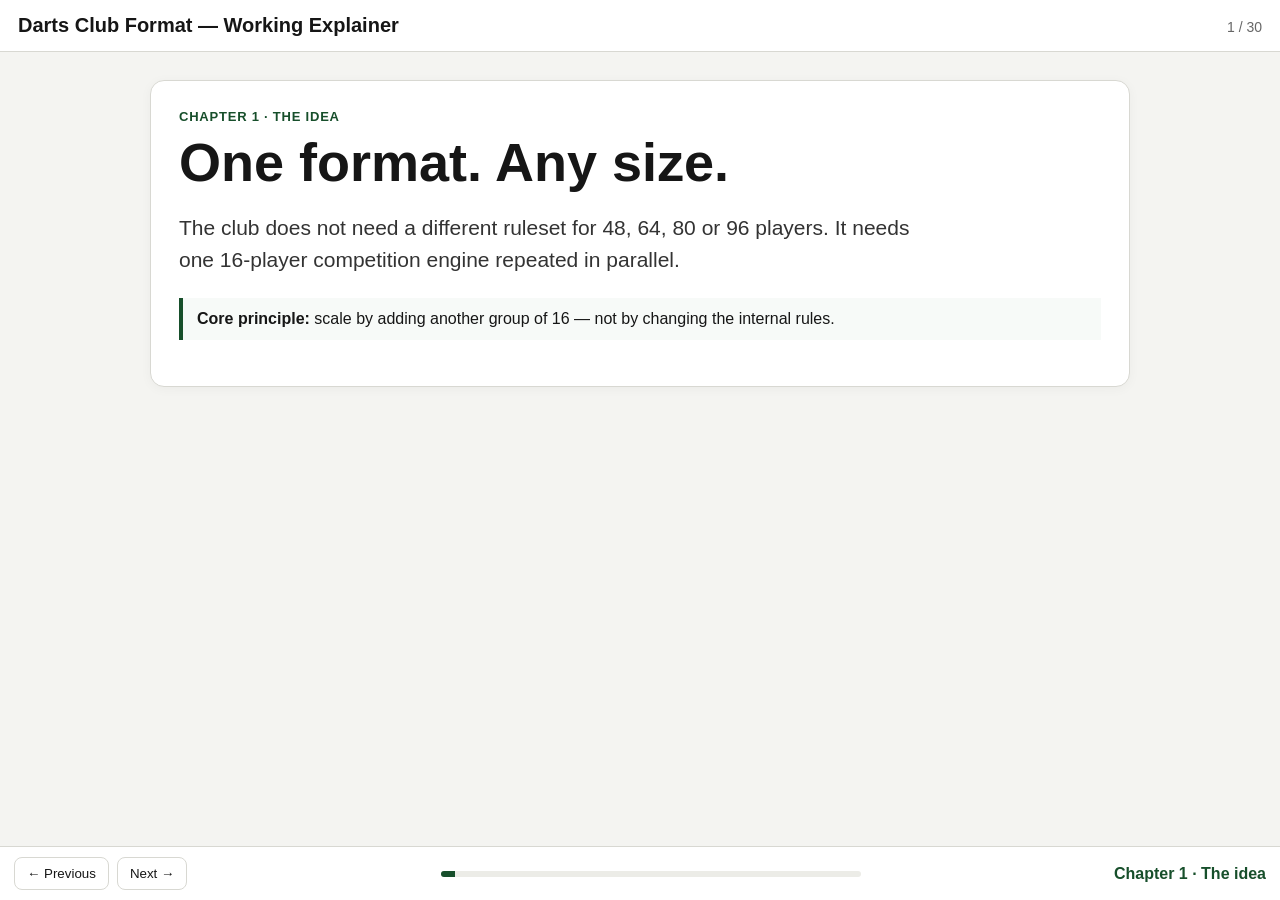
==== index(20260808-164936).html @ 0e05c39d "Add files via upload" ====
<!doctype html>
<html lang="en">
<head>
  <meta charset="utf-8">
  <meta name="viewport" content="width=device-width, initial-scale=1">
  <title>Darts Club Format — Working Explainer</title>
  <style>
    :root {
      --bg: #f4f4f1;
      --card: #ffffff;
      --ink: #161616;
      --muted: #666;
      --line: #d8d8d2;
      --accent: #174f2b;
      --accent-2: #a77a19;
    }

    * { box-sizing: border-box; }

    html, body {
      margin: 0;
      padding: 0;
      background: var(--bg);
      color: var(--ink);
      font-family: Arial, Helvetica, sans-serif;
    }

    body {
      overflow: hidden;
    }

    .app {
      min-height: 100vh;
      display: grid;
      grid-template-rows: auto 1fr auto;
    }

    header {
      padding: 14px 18px;
      border-bottom: 1px solid var(--line);
      background: #fff;
      display: flex;
      gap: 14px;
      align-items: baseline;
      justify-content: space-between;
    }

    header h1 {
      margin: 0;
      font-size: 20px;
    }

    header .meta {
      color: var(--muted);
      font-size: 14px;
      white-space: nowrap;
    }

    .deck {
      display: flex;
      overflow-x: auto;
      overflow-y: hidden;
      scroll-snap-type: x mandatory;
      scroll-behavior: smooth;
      height: 100%;
    }

    .slide {
      min-width: 100vw;
      height: 100%;
      scroll-snap-align: start;
      padding: 28px;
      overflow-y: auto;
    }

    .card {
      max-width: 980px;
      margin: 0 auto;
      background: var(--card);
      border: 1px solid var(--line);
      border-radius: 14px;
      padding: 28px;
      box-shadow: 0 2px 12px rgba(0,0,0,.04);
    }

    .kicker {
      color: var(--accent);
      font-weight: 700;
      text-transform: uppercase;
      letter-spacing: .06em;
      font-size: 13px;
      margin-bottom: 10px;
    }

    h2 {
      margin: 0 0 14px;
      font-size: clamp(28px, 5vw, 54px);
      line-height: 1.05;
    }

    h3 {
      margin-top: 26px;
      margin-bottom: 10px;
    }

    p, li {
      line-height: 1.55;
      font-size: 17px;
    }

    .lead {
      font-size: 21px;
      color: #333;
      max-width: 760px;
    }

    .big {
      font-size: clamp(42px, 8vw, 86px);
      font-weight: 800;
      color: var(--accent);
      line-height: 1;
    }

    .subtle {
      color: var(--muted);
    }

    .grid {
      display: grid;
      gap: 16px;
    }

    .grid.cols-2 { grid-template-columns: repeat(2, minmax(0, 1fr)); }
    .grid.cols-3 { grid-template-columns: repeat(3, minmax(0, 1fr)); }
    .grid.cols-4 { grid-template-columns: repeat(4, minmax(0, 1fr)); }

    .mini {
      border: 1px solid var(--line);
      border-radius: 10px;
      padding: 16px;
      background: #fafaf8;
    }

    .mini strong {
      display: block;
      margin-bottom: 4px;
    }

    table {
      width: 100%;
      border-collapse: collapse;
      margin-top: 16px;
      font-size: 15px;
    }

    th, td {
      border-bottom: 1px solid var(--line);
      padding: 9px 8px;
      text-align: left;
      vertical-align: top;
    }

    th {
      background: #f7f7f4;
    }

    .formula {
      font-family: ui-monospace, SFMono-Regular, Menlo, Consolas, monospace;
      background: #f7f7f4;
      border: 1px solid var(--line);
      padding: 12px;
      border-radius: 8px;
    }

    .callout {
      border-left: 4px solid var(--accent);
      padding: 12px 14px;
      background: #f7faf8;
      margin: 18px 0;
    }

    .warning {
      border-left-color: var(--accent-2);
      background: #fbf7ed;
    }

    footer {
      border-top: 1px solid var(--line);
      background: #fff;
      display: flex;
      align-items: center;
      justify-content: space-between;
      gap: 10px;
      padding: 10px 14px;
    }

    .nav {
      display: flex;
      gap: 8px;
    }

    button {
      border: 1px solid var(--line);
      background: white;
      color: var(--ink);
      padding: 8px 12px;
      border-radius: 8px;
      cursor: pointer;
    }

    button:hover {
      border-color: #aaa;
    }

    .progress {
      flex: 1;
      height: 6px;
      background: #ecece7;
      border-radius: 999px;
      overflow: hidden;
      max-width: 420px;
    }

    .progress > div {
      height: 100%;
      width: 0%;
      background: var(--accent);
      transition: width .15s ease;
    }

    .chapter {
      font-weight: 700;
      color: var(--accent);
    }

    .pods {
      display: grid;
      grid-template-columns: repeat(4, 1fr);
      gap: 10px;
      margin-top: 14px;
    }

    .pod {
      border: 1px solid var(--line);
      border-radius: 10px;
      padding: 14px;
      background: #fafaf8;
    }

    .pod b {
      color: var(--accent);
    }

    .scale-row {
      display: grid;
      grid-template-columns: 90px 1fr;
      gap: 14px;
      align-items: center;
      margin: 10px 0;
    }

    .bar {
      height: 28px;
      background: #e8eee9;
      border-radius: 6px;
      overflow: hidden;
      position: relative;
    }

    .bar > span {
      display: block;
      height: 100%;
      background: var(--accent);
    }

    .bar-label {
      position: absolute;
      inset: 0;
      display: flex;
      align-items: center;
      padding-left: 10px;
      font-weight: 700;
      color: #fff;
      font-size: 13px;
    }

    @media (max-width: 760px) {
      .slide { padding: 14px; }
      .card { padding: 20px; border-radius: 10px; }
      .grid.cols-2, .grid.cols-3, .grid.cols-4, .pods { grid-template-columns: 1fr; }
      header .meta { display: none; }
      p, li { font-size: 16px; }
      .lead { font-size: 19px; }
    }

    @media print {
      body { overflow: visible; }
      .app { display: block; }
      header, footer { display: none; }
      .deck { display: block; overflow: visible; height: auto; }
      .slide {
        min-width: auto;
        height: auto;
        page-break-after: always;
        padding: 18mm;
      }
      .card {
        box-shadow: none;
        border: 0;
        max-width: none;
      }
    }
  </style>
</head>
<body>
<div class="app">
  <header>
    <h1>Darts Club Format — Working Explainer</h1>
    <div class="meta"><span id="counter">1</span> / <span id="total">1</span></div>
  </header>

  <main class="deck" id="deck">

    <section class="slide" id="start">
      <div class="card">
        <div class="kicker">Chapter 1 · The idea</div>
        <h2>One format. Any size.</h2>
        <p class="lead">The club does not need a different ruleset for 48, 64, 80 or 96 players. It needs one 16-player competition engine repeated in parallel.</p>
        <div class="callout">
          <strong>Core principle:</strong> scale by adding another group of 16 — not by changing the internal rules.
        </div>
      </div>
    </section>

    <section class="slide" id="scale">
      <div class="card">
        <div class="kicker">Scalability</div>
        <h2>48 → 64 → 80 → 96</h2>
        <table>
          <thead>
            <tr>
              <th>Players</th>
              <th>Groups</th>
              <th>Pods</th>
              <th>Compulsory matches / Tuesday</th>
              <th>Average per board on 10 boards</th>
            </tr>
          </thead>
          <tbody>
            <tr><td>48</td><td>3 × 16</td><td>12</td><td>72</td><td>7.2</td></tr>
            <tr><td>64</td><td>4 × 16</td><td>16</td><td>96</td><td>9.6</td></tr>
            <tr><td>80</td><td>5 × 16</td><td>20</td><td>120</td><td>12.0</td></tr>
            <tr><td>96</td><td>6 × 16</td><td>24</td><td>144</td><td>14.4</td></tr>
          </tbody>
        </table>
        <div class="callout warning">
          96 players is mathematically straightforward. The constraint becomes board time and MC throughput, not the competition rules.
        </div>
      </div>
    </section>

    <section class="slide" id="engine">
      <div class="card">
        <div class="kicker">Chapter 2 · The 16-player engine</div>
        <h2>Every group uses A to P.</h2>
        <p>Each group always contains 16 positions. Those positions are temporary sorting positions, not permanent player identities.</p>
        <div class="pods">
          <div class="pod"><b>Pod 1</b><br>A, E, I, M</div>
          <div class="pod"><b>Pod 2</b><br>B, F, J, N</div>
          <div class="pod"><b>Pod 3</b><br>C, G, K, O</div>
          <div class="pod"><b>Pod 4</b><br>D, H, L, P</div>
        </div>
      </div>
    </section>

    <section class="slide" id="matches">
      <div class="card">
        <div class="kicker">The pod</div>
        <h2>Three matches per player.</h2>
        <div class="grid cols-4">
          <div class="mini"><strong>4 players</strong>per pod</div>
          <div class="mini"><strong>3 matches</strong>per player</div>
          <div class="mini"><strong>6 matches</strong>per pod</div>
          <div class="mini"><strong>24 matches</strong>per 16-player group</div>
        </div>
        <p>Every match is <strong>first to two legs</strong>. A match can finish 2–0 or 2–1.</p>
      </div>
    </section>

    <section class="slide" id="weekly-purpose">
      <div class="card">
        <div class="kicker">The weekly ladder</div>
        <h2>A–P answers one question:</h2>
        <div class="big">Who do I play next?</div>
        <p class="lead">The weekly A–P ladder is a sorting and fixture-generation device. It is not, by itself, the monthly promotion table.</p>
      </div>
    </section>

    <section class="slide" id="month-start">
      <div class="card">
        <div class="kicker">Chapter 3 · Start of each month</div>
        <h2>Reset the letters. Keep the groups.</h2>
        <ol>
          <li>Promotion and relegation produce the new membership of each group.</li>
          <li>Each group contains 16 players.</li>
          <li>The 16 names are placed A–P alphabetically.</li>
          <li>The new four-Tuesday sorting cycle begins.</li>
        </ol>
        <div class="callout">
          Group membership is the long-term memory. Letter position is temporary.
        </div>
      </div>
    </section>

    <section class="slide" id="tuesday-cycle">
      <div class="card">
        <div class="kicker">The four-Tuesday cycle</div>
        <h2>Play → profile → re-sort → repeat.</h2>
        <div class="grid cols-4">
          <div class="mini"><strong>Tuesday 1</strong>3 pod matches<br>earn S-profile<br>re-sort A–P</div>
          <div class="mini"><strong>Tuesday 2</strong>3 pod matches<br>earn S-profile<br>re-sort A–P</div>
          <div class="mini"><strong>Tuesday 3</strong>3 pod matches<br>earn S-profile<br>re-sort A–P</div>
          <div class="mini"><strong>Tuesday 4</strong>3 pod matches<br>earn S-profile<br>close monthly table</div>
        </div>
      </div>
    </section>

    <section class="slide" id="manifest">
      <div class="card">
        <div class="kicker">Chapter 4 · Tuesday-night operation</div>
        <h2>The entire night exists in advance.</h2>
        <p class="lead">Once the current A–P positions are known, every compulsory fixture for the next Tuesday is known.</p>
        <table>
          <thead><tr><th>Players</th><th>Fixture manifest</th></tr></thead>
          <tbody>
            <tr><td>48</td><td>72 matches</td></tr>
            <tr><td>64</td><td>96 matches</td></tr>
            <tr><td>80</td><td>120 matches</td></tr>
            <tr><td>96</td><td>144 matches</td></tr>
          </tbody>
        </table>
      </div>
    </section>

    <section class="slide" id="mc">
      <div class="card">
        <div class="kicker">The MC</div>
        <h2>The MC manages traffic, not rules.</h2>
        <ul>
          <li>Call the next eligible match when a board becomes free.</li>
          <li>Avoid calling a player who is already playing or chalking.</li>
          <li>Record completed results.</li>
          <li>Keep boards occupied.</li>
          <li>Use freed capacity where it is needed most.</li>
        </ul>
      </div>
    </section>

    <section class="slide" id="board-order">
      <div class="card">
        <div class="kicker">Flexible board flow</div>
        <h2>The match order does not matter.</h2>
        <p>Pod matches can be played in any order and on any suitable board. The fixture itself is fixed; the board and sequence are operational choices.</p>
        <div class="callout">
          Standard chalking rule: <strong>the loser of the previous match chalks the next match on that board</strong>, unless the MC needs that player immediately for another fixture.
        </div>
      </div>
    </section>

    <section class="slide" id="eleven">
      <div class="card">
        <div class="kicker">By the end of the night</div>
        <h2>By 11 p.m., next Tuesday can already be set.</h2>
        <div class="formula">
          completed results → S-profiles → new A–P order → new pods → next Tuesday's manifest
        </div>
        <p>The next draw is generated by the competition rules. It does not need to be invented during the week.</p>
      </div>
    </section>

    <section class="slide" id="sprofile">
      <div class="card">
        <div class="kicker">Chapter 5 · The player profile</div>
        <h2>One Tuesday = one S-profile.</h2>
        <p>Each player has three compulsory matches. Each match produces one of four individual results:</p>
        <div class="grid cols-4">
          <div class="mini"><strong>2–0</strong>win</div>
          <div class="mini"><strong>2–1</strong>win</div>
          <div class="mini"><strong>1–2</strong>loss</div>
          <div class="mini"><strong>0–2</strong>loss</div>
        </div>
        <p>Across three matches these collapse into 20 aggregate S-profiles: S1 to S20.</p>
      </div>
    </section>

    <section class="slide" id="target">
      <div class="card">
        <div class="kicker">Player objective</div>
        <h2>Get as close to S1 as possible.</h2>
        <div class="grid cols-2">
          <div class="mini">
            <strong>S1</strong>
            3–0 record<br>
            6–0 legs<br>
            32 monthly points
          </div>
          <div class="mini">
            <strong>S20</strong>
            0–3 record<br>
            0–6 legs<br>
            1 monthly point
          </div>
        </div>
      </div>
    </section>

    <section class="slide" id="s-table">
      <div class="card">
        <div class="kicker">S-profile points</div>
        <h2>Winning matters most. Legs separate players inside the band.</h2>
        <table>
          <thead><tr><th>Profiles</th><th>Record</th><th>Points range</th></tr></thead>
          <tbody>
            <tr><td>S1–S4</td><td>3–0</td><td>32–29</td></tr>
            <tr><td>S5–S10</td><td>2–1</td><td>24–19</td></tr>
            <tr><td>S11–S16</td><td>1–2</td><td>14–9</td></tr>
            <tr><td>S17–S20</td><td>0–3</td><td>4–1</td></tr>
          </tbody>
        </table>
        <p>The five-point jumps between win bands make a match win more important than a small leg-statistics difference.</p>
      </div>
    </section>

    <section class="slide" id="monthly">
      <div class="card">
        <div class="kicker">Chapter 6 · The monthly table</div>
        <h2>Four Tuesdays create the monthly result.</h2>
        <div class="mini">
          <strong>Dylan Dowling</strong>
          Week 1: S3 = 30<br>
          Week 2: S8 = 21<br>
          Week 3: S5 = 24<br>
          Week 4: S2 = 31<br><br>
          <strong>Total: 106 points</strong>
        </div>
      </div>
    </section>

    <section class="slide" id="objectives">
      <div class="card">
        <div class="kicker">What am I actually trying to do?</div>
        <h2>Three levels of objective.</h2>
        <div class="grid cols-3">
          <div class="mini">
            <strong>Tuesday</strong>
            Earn the strongest S-profile possible.
          </div>
          <div class="mini">
            <strong>Month</strong>
            Build enough S-points to finish safely or earn promotion.
          </div>
          <div class="mini">
            <strong>Season</strong>
            Reach the strongest appropriate group and stay there.
          </div>
        </div>
      </div>
    </section>

    <section class="slide" id="strategy">
      <div class="card">
        <div class="kicker">Chapter 7 · Player strategy</div>
        <h2>How should a player try to win?</h2>
        <ol>
          <li><strong>Win the match.</strong> Match wins dominate the S-profile bands.</li>
          <li><strong>Win 2–0 if possible.</strong> Clean wins improve the profile.</li>
          <li><strong>If losing, fight for the leg.</strong> A 1–2 loss is better than 0–2.</li>
          <li><strong>Be consistent across four Tuesdays.</strong> One great night does not erase three poor nights.</li>
          <li><strong>Turn up.</strong> An absence produces three 0–2 defeats and S20.</li>
        </ol>
      </div>
    </section>

    <section class="slide" id="protect">
      <div class="card">
        <div class="kicker">The ladder psychology</div>
        <h2>Protect your group. Improve your position.</h2>
        <p class="lead">You should care about moving upward in A–P because it changes who you play next, but your larger objective is monthly S-performance and ultimately your group status.</p>
      </div>
    </section>

    <section class="slide" id="movement">
      <div class="card">
        <div class="kicker">Chapter 8 · Promotion & relegation</div>
        <h2>The monthly table moves players between groups.</h2>
        <div class="grid cols-3">
          <div class="mini"><strong>Promoted</strong>Move up one group.</div>
          <div class="mini"><strong>Retained</strong>Stay in the same group.</div>
          <div class="mini"><strong>Relegated</strong>Move down one group.</div>
        </div>
        <p>Current statistical recommendation: <strong>two up / two down at each boundary</strong>.</p>
      </div>
    </section>

    <section class="slide" id="memory">
      <div class="card">
        <div class="kicker">The hierarchy of memory</div>
        <h2>Three different things remember three different timescales.</h2>
        <div class="grid cols-3">
          <div class="mini"><strong>Group</strong>Season-level status</div>
          <div class="mini"><strong>S-points</strong>Monthly performance</div>
          <div class="mini"><strong>A–P</strong>Weekly sorting state</div>
        </div>
      </div>
    </section>

    <section class="slide" id="absence">
      <div class="card">
        <div class="kicker">Absence rule</div>
        <h2>Missing a Tuesday has a fixed consequence.</h2>
        <ul>
          <li>Each unplayed scheduled match becomes a 0–2 defeat.</li>
          <li>A fully absent player therefore records S20 for the night.</li>
          <li>No rearranged matches.</li>
          <li>Completed matches stand if a player withdraws mid-night.</li>
        </ul>
      </div>
    </section>

    <section class="slide" id="stats1">
      <div class="card">
        <div class="kicker">Chapter 9 · What the modelling says</div>
        <h2>Why separate A–P from monthly S-points?</h2>
        <div class="grid cols-3">
          <div class="mini"><strong>79.3%</strong>pairwise agreement when using only the Week-4 ladder</div>
          <div class="mini"><strong>98.4%</strong>with simple S20→1 ordinal points</div>
          <div class="mini"><strong>99.4%</strong>with tier-weighted S-points</div>
        </div>
        <p class="subtle">These are simulation results from the statistical review, not observed historical league data.</p>
      </div>
    </section>

    <section class="slide" id="stats2">
      <div class="card">
        <div class="kicker">Alphabetical reset</div>
        <h2>Does starting A–P alphabetically matter?</h2>
        <p>The modelling found only a small Week-1 effect. By Week 2 it was tiny, and the monthly ranking varied by only about <strong>0.19 of a place</strong> across starting positions in the equal-ability stress test.</p>
        <div class="callout">
          Conclusion: alphabetical monthly reseeding is simple, transparent and acceptably neutral.
        </div>
      </div>
    </section>

    <section class="slide" id="stats3">
      <div class="card">
        <div class="kicker">Movement rate</div>
        <h2>Why two up / two down?</h2>
        <p>In the eight-month simulations, two movers per boundary gave the best long-run balance between sorting ability and avoiding excessive churn.</p>
        <div class="scale-row"><strong>1 mover</strong><div class="bar"><span style="width:73%"></span><div class="bar-label">72.9% correctly grouped after Month 8</div></div></div>
        <div class="scale-row"><strong>2 movers</strong><div class="bar"><span style="width:84%"></span><div class="bar-label">83.8%</div></div></div>
        <div class="scale-row"><strong>3 movers</strong><div class="bar"><span style="width:81%"></span><div class="bar-label">80.8%</div></div></div>
        <div class="scale-row"><strong>4 movers</strong><div class="bar"><span style="width:78%"></span><div class="bar-label">78.4%</div></div></div>
      </div>
    </section>

    <section class="slide" id="closed-system">
      <div class="card">
        <div class="kicker">The pod is mathematically closed</div>
        <h2>Every pod outcome can be anticipated.</h2>
        <p>Four players create six compulsory matches. Each match has four possible scored outcomes, so a complete pod has:</p>
        <div class="big">4⁶ = 4,096</div>
        <p>possible labelled score configurations.</p>
        <ul>
          <li>3,680 produce one unique first-place player.</li>
          <li>384 produce exactly two tied for first.</li>
          <li>32 produce exactly three tied for first.</li>
          <li>A four-way tie for first is impossible.</li>
        </ul>
      </div>
    </section>

    <section class="slide" id="scaling48">
      <div class="card">
        <div class="kicker">Chapter 10 · Capacity examples</div>
        <h2>48 players</h2>
        <div class="grid cols-4">
          <div class="mini"><strong>3 groups</strong>16 each</div>
          <div class="mini"><strong>12 pods</strong>4 each</div>
          <div class="mini"><strong>72 matches</strong>per Tuesday</div>
          <div class="mini"><strong>7.2</strong>matches per board average</div>
        </div>
      </div>
    </section>

    <section class="slide" id="scaling64">
      <div class="card">
        <div class="kicker">Capacity example</div>
        <h2>64 players</h2>
        <div class="grid cols-4">
          <div class="mini"><strong>4 groups</strong>16 each</div>
          <div class="mini"><strong>16 pods</strong>4 each</div>
          <div class="mini"><strong>96 matches</strong>per Tuesday</div>
          <div class="mini"><strong>9.6</strong>matches per board average</div>
        </div>
      </div>
    </section>

    <section class="slide" id="scaling80">
      <div class="card">
        <div class="kicker">Capacity example</div>
        <h2>80 players</h2>
        <div class="grid cols-4">
          <div class="mini"><strong>5 groups</strong>16 each</div>
          <div class="mini"><strong>20 pods</strong>4 each</div>
          <div class="mini"><strong>120 matches</strong>per Tuesday</div>
          <div class="mini"><strong>12.0</strong>matches per board average</div>
        </div>
      </div>
    </section>

    <section class="slide" id="scaling96">
      <div class="card">
        <div class="kicker">Capacity example</div>
        <h2>96 players</h2>
        <div class="grid cols-4">
          <div class="mini"><strong>6 groups</strong>16 each</div>
          <div class="mini"><strong>24 pods</strong>4 each</div>
          <div class="mini"><strong>144 matches</strong>per Tuesday</div>
          <div class="mini"><strong>14.4</strong>matches per board average</div>
        </div>
        <div class="callout warning">
          At this scale, consider session length, average first-to-two duration and whether all 10 boards can operate continuously.
        </div>
      </div>
    </section>

    <section class="slide" id="end">
      <div class="card">
        <div class="kicker">Summary</div>
        <h2>The format stays uniform.</h2>
        <p class="lead">Sixteen-player groups are the reusable unit. The weekly ladder decides opponents. S-profiles measure the night. Four S-scores build the monthly table. Monthly movement changes group membership. Scaling adds more copies of the same engine.</p>
        <div class="callout">
          Next development step: turn this plain explainer into the polished GitHub version with themed cards, transitions, diagrams, live fixture examples and optional MC controls.
        </div>
      </div>
    </section>

  </main>

  <footer>
    <div class="nav">
      <button type="button" id="prev">← Previous</button>
      <button type="button" id="next">Next →</button>
    </div>
    <div class="progress" aria-label="Progress"><div id="progressBar"></div></div>
    <div class="chapter" id="chapterLabel">Start</div>
  </footer>
</div>

<script>
(() => {
  const deck = document.getElementById('deck');
  const slides = [...document.querySelectorAll('.slide')];
  const counter = document.getElementById('counter');
  const total = document.getElementById('total');
  const progressBar = document.getElementById('progressBar');
  const chapterLabel = document.getElementById('chapterLabel');
  const prev = document.getElementById('prev');
  const next = document.getElementById('next');

  total.textContent = slides.length;

  function currentIndex() {
    return Math.max(0, Math.min(
      slides.length - 1,
      Math.round(deck.scrollLeft / Math.max(1, deck.clientWidth))
    ));
  }

  function updateUI() {
    const i = currentIndex();
    counter.textContent = i + 1;
    progressBar.style.width = `${((i + 1) / slides.length) * 100}%`;
    const kicker = slides[i].querySelector('.kicker');
    chapterLabel.textContent = kicker ? kicker.textContent : `Card ${i + 1}`;
    history.replaceState(null, '', '#' + slides[i].id);
  }

  function goTo(index) {
    const i = Math.max(0, Math.min(slides.length - 1, index));
    slides[i].scrollIntoView({behavior: 'smooth', inline: 'start'});
  }

  prev.addEventListener('click', () => goTo(currentIndex() - 1));
  next.addEventListener('click', () => goTo(currentIndex() + 1));

  window.addEventListener('keydown', (e) => {
    if (e.key === 'ArrowRight' || e.key === 'PageDown') {
      e.preventDefault();
      goTo(currentIndex() + 1);
    }
    if (e.key === 'ArrowLeft' || e.key === 'PageUp') {
      e.preventDefault();
      goTo(currentIndex() - 1);
    }
    if (e.key === 'Home') {
      e.preventDefault();
      goTo(0);
    }
    if (e.key === 'End') {
      e.preventDefault();
      goTo(slides.length - 1);
    }
  });

  let raf;
  deck.addEventListener('scroll', () => {
    cancelAnimationFrame(raf);
    raf = requestAnimationFrame(updateUI);
  }, {passive: true});

  window.addEventListener('load', () => {
    const id = location.hash.slice(1);
    const target = id && document.getElementById(id);
    if (target) {
      target.scrollIntoView({inline: 'start'});
    }
    updateUI();
  });
})();
</script>
</body>
</html>
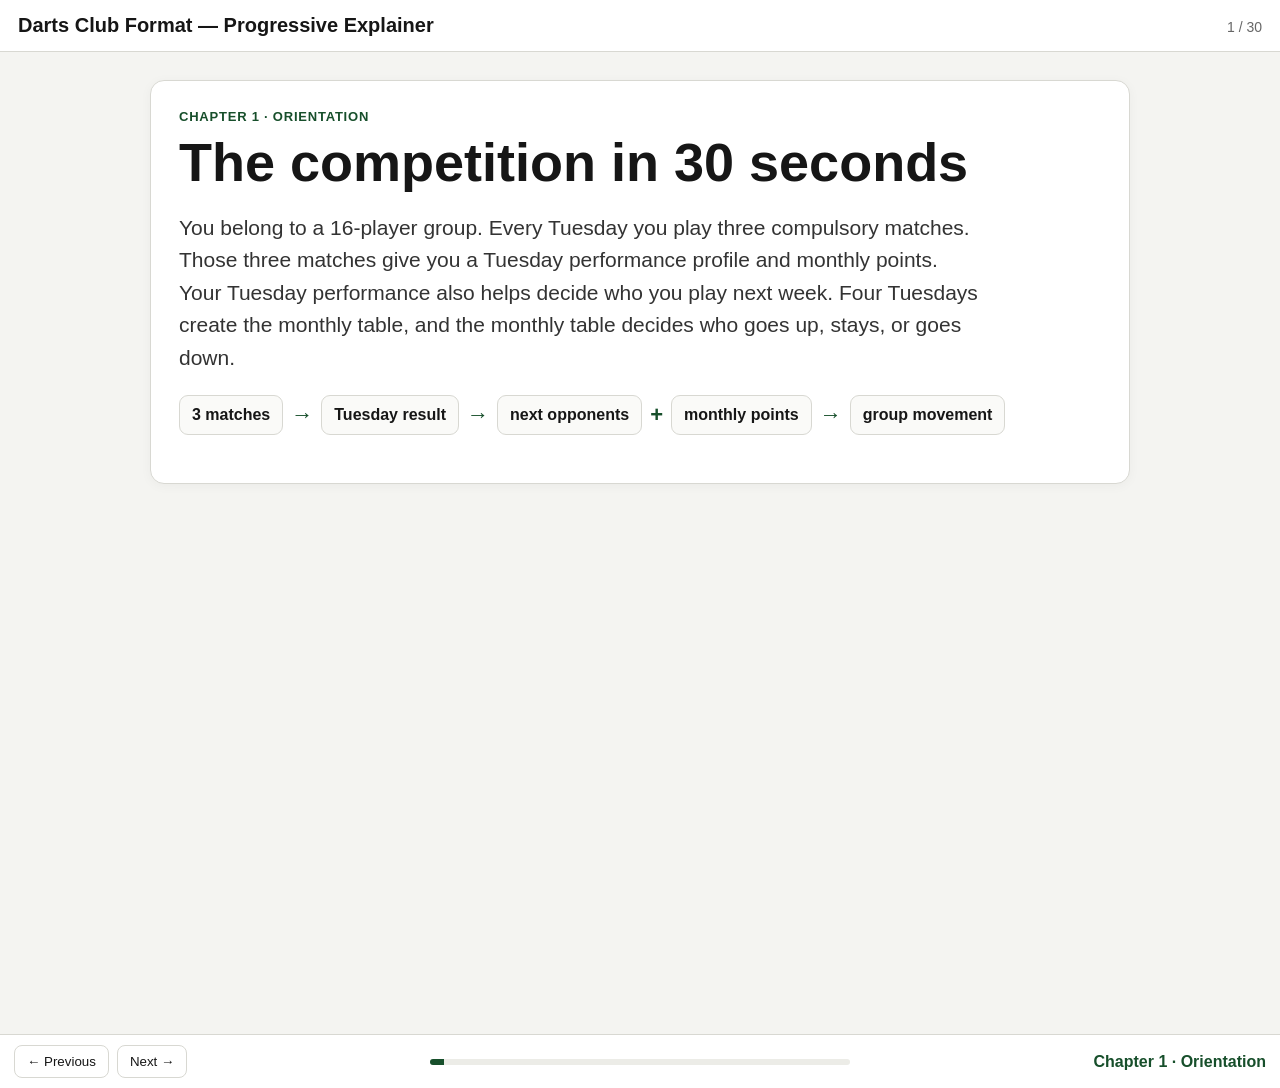
==== commit 1542d078: "Reorder explainer around progressive disclosure" ====
--- a/index(20260808-164936).html
+++ b/index(20260808-164936).html
@@ -3,349 +3,369 @@
 <head>
   <meta charset="utf-8">
   <meta name="viewport" content="width=device-width, initial-scale=1">
-  <title>Darts Club Format — Working Explainer</title>
+  <title>Darts Club Format — Progressive Explainer</title>
   <style>
     :root {
-      --bg: #f4f4f1;
-      --card: #ffffff;
-      --ink: #161616;
-      --muted: #666;
-      --line: #d8d8d2;
-      --accent: #174f2b;
-      --accent-2: #a77a19;
+      --bg:#f4f4f1; --card:#fff; --ink:#161616; --muted:#666;
+      --line:#d8d8d2; --accent:#174f2b; --accent-2:#a77a19;
     }
-
-    * { box-sizing: border-box; }
-
-    html, body {
-      margin: 0;
-      padding: 0;
-      background: var(--bg);
-      color: var(--ink);
-      font-family: Arial, Helvetica, sans-serif;
-    }
-
-    body {
-      overflow: hidden;
-    }
-
-    .app {
-      min-height: 100vh;
-      display: grid;
-      grid-template-rows: auto 1fr auto;
-    }
-
-    header {
-      padding: 14px 18px;
-      border-bottom: 1px solid var(--line);
-      background: #fff;
-      display: flex;
-      gap: 14px;
-      align-items: baseline;
-      justify-content: space-between;
-    }
-
-    header h1 {
-      margin: 0;
-      font-size: 20px;
-    }
-
-    header .meta {
-      color: var(--muted);
-      font-size: 14px;
-      white-space: nowrap;
-    }
-
-    .deck {
-      display: flex;
-      overflow-x: auto;
-      overflow-y: hidden;
-      scroll-snap-type: x mandatory;
-      scroll-behavior: smooth;
-      height: 100%;
-    }
-
-    .slide {
-      min-width: 100vw;
-      height: 100%;
-      scroll-snap-align: start;
-      padding: 28px;
-      overflow-y: auto;
-    }
-
-    .card {
-      max-width: 980px;
-      margin: 0 auto;
-      background: var(--card);
-      border: 1px solid var(--line);
-      border-radius: 14px;
-      padding: 28px;
-      box-shadow: 0 2px 12px rgba(0,0,0,.04);
-    }
-
-    .kicker {
-      color: var(--accent);
-      font-weight: 700;
-      text-transform: uppercase;
-      letter-spacing: .06em;
-      font-size: 13px;
-      margin-bottom: 10px;
-    }
-
-    h2 {
-      margin: 0 0 14px;
-      font-size: clamp(28px, 5vw, 54px);
-      line-height: 1.05;
-    }
-
-    h3 {
-      margin-top: 26px;
-      margin-bottom: 10px;
-    }
-
-    p, li {
-      line-height: 1.55;
-      font-size: 17px;
-    }
-
-    .lead {
-      font-size: 21px;
-      color: #333;
-      max-width: 760px;
-    }
-
-    .big {
-      font-size: clamp(42px, 8vw, 86px);
-      font-weight: 800;
-      color: var(--accent);
-      line-height: 1;
-    }
-
-    .subtle {
-      color: var(--muted);
-    }
-
-    .grid {
-      display: grid;
-      gap: 16px;
-    }
-
-    .grid.cols-2 { grid-template-columns: repeat(2, minmax(0, 1fr)); }
-    .grid.cols-3 { grid-template-columns: repeat(3, minmax(0, 1fr)); }
-    .grid.cols-4 { grid-template-columns: repeat(4, minmax(0, 1fr)); }
-
-    .mini {
-      border: 1px solid var(--line);
-      border-radius: 10px;
-      padding: 16px;
-      background: #fafaf8;
-    }
-
-    .mini strong {
-      display: block;
-      margin-bottom: 4px;
-    }
-
-    table {
-      width: 100%;
-      border-collapse: collapse;
-      margin-top: 16px;
-      font-size: 15px;
-    }
-
-    th, td {
-      border-bottom: 1px solid var(--line);
-      padding: 9px 8px;
-      text-align: left;
-      vertical-align: top;
-    }
-
-    th {
-      background: #f7f7f4;
-    }
-
-    .formula {
-      font-family: ui-monospace, SFMono-Regular, Menlo, Consolas, monospace;
-      background: #f7f7f4;
-      border: 1px solid var(--line);
-      padding: 12px;
-      border-radius: 8px;
-    }
-
-    .callout {
-      border-left: 4px solid var(--accent);
-      padding: 12px 14px;
-      background: #f7faf8;
-      margin: 18px 0;
-    }
-
-    .warning {
-      border-left-color: var(--accent-2);
-      background: #fbf7ed;
-    }
-
-    footer {
-      border-top: 1px solid var(--line);
-      background: #fff;
-      display: flex;
-      align-items: center;
-      justify-content: space-between;
-      gap: 10px;
-      padding: 10px 14px;
-    }
-
-    .nav {
-      display: flex;
-      gap: 8px;
-    }
-
-    button {
-      border: 1px solid var(--line);
-      background: white;
-      color: var(--ink);
-      padding: 8px 12px;
-      border-radius: 8px;
-      cursor: pointer;
-    }
-
-    button:hover {
-      border-color: #aaa;
-    }
-
-    .progress {
-      flex: 1;
-      height: 6px;
-      background: #ecece7;
-      border-radius: 999px;
-      overflow: hidden;
-      max-width: 420px;
-    }
-
-    .progress > div {
-      height: 100%;
-      width: 0%;
-      background: var(--accent);
-      transition: width .15s ease;
-    }
-
-    .chapter {
-      font-weight: 700;
-      color: var(--accent);
-    }
-
-    .pods {
-      display: grid;
-      grid-template-columns: repeat(4, 1fr);
-      gap: 10px;
-      margin-top: 14px;
-    }
-
-    .pod {
-      border: 1px solid var(--line);
-      border-radius: 10px;
-      padding: 14px;
-      background: #fafaf8;
-    }
-
-    .pod b {
-      color: var(--accent);
-    }
-
-    .scale-row {
-      display: grid;
-      grid-template-columns: 90px 1fr;
-      gap: 14px;
-      align-items: center;
-      margin: 10px 0;
-    }
-
-    .bar {
-      height: 28px;
-      background: #e8eee9;
-      border-radius: 6px;
-      overflow: hidden;
-      position: relative;
-    }
-
-    .bar > span {
-      display: block;
-      height: 100%;
-      background: var(--accent);
-    }
-
-    .bar-label {
-      position: absolute;
-      inset: 0;
-      display: flex;
-      align-items: center;
-      padding-left: 10px;
-      font-weight: 700;
-      color: #fff;
-      font-size: 13px;
-    }
-
-    @media (max-width: 760px) {
-      .slide { padding: 14px; }
-      .card { padding: 20px; border-radius: 10px; }
-      .grid.cols-2, .grid.cols-3, .grid.cols-4, .pods { grid-template-columns: 1fr; }
-      header .meta { display: none; }
-      p, li { font-size: 16px; }
-      .lead { font-size: 19px; }
-    }
-
-    @media print {
-      body { overflow: visible; }
-      .app { display: block; }
-      header, footer { display: none; }
-      .deck { display: block; overflow: visible; height: auto; }
-      .slide {
-        min-width: auto;
-        height: auto;
-        page-break-after: always;
-        padding: 18mm;
-      }
-      .card {
-        box-shadow: none;
-        border: 0;
-        max-width: none;
-      }
-    }
+    *{box-sizing:border-box}
+    html,body{margin:0;padding:0;background:var(--bg);color:var(--ink);font-family:Arial,Helvetica,sans-serif}
+    body{overflow:hidden}
+    .app{min-height:100vh;display:grid;grid-template-rows:auto 1fr auto}
+    header{padding:14px 18px;border-bottom:1px solid var(--line);background:#fff;display:flex;gap:14px;align-items:baseline;justify-content:space-between}
+    header h1{margin:0;font-size:20px}.meta{color:var(--muted);font-size:14px;white-space:nowrap}
+    .deck{display:flex;overflow-x:auto;overflow-y:hidden;scroll-snap-type:x mandatory;scroll-behavior:smooth;height:100%}
+    .slide{min-width:100vw;height:100%;scroll-snap-align:start;padding:28px;overflow-y:auto}
+    .card{max-width:980px;margin:0 auto;background:var(--card);border:1px solid var(--line);border-radius:14px;padding:28px;box-shadow:0 2px 12px rgba(0,0,0,.04)}
+    .kicker{color:var(--accent);font-weight:700;text-transform:uppercase;letter-spacing:.06em;font-size:13px;margin-bottom:10px}
+    h2{margin:0 0 14px;font-size:clamp(28px,5vw,54px);line-height:1.05} h3{margin:24px 0 8px}
+    p,li{line-height:1.55;font-size:17px}.lead{font-size:21px;color:#333;max-width:800px}.subtle{color:var(--muted)}
+    .big{font-size:clamp(42px,8vw,86px);font-weight:800;color:var(--accent);line-height:1}
+    .grid{display:grid;gap:16px}.cols-2{grid-template-columns:repeat(2,minmax(0,1fr))}.cols-3{grid-template-columns:repeat(3,minmax(0,1fr))}.cols-4{grid-template-columns:repeat(4,minmax(0,1fr))}
+    .mini,.pod{border:1px solid var(--line);border-radius:10px;padding:16px;background:#fafaf8}.mini strong,.pod b{display:block;margin-bottom:4px;color:var(--accent)}
+    .pods{display:grid;grid-template-columns:repeat(4,1fr);gap:10px;margin-top:14px}
+    table{width:100%;border-collapse:collapse;margin-top:16px;font-size:15px}th,td{border-bottom:1px solid var(--line);padding:8px;text-align:left;vertical-align:top}th{background:#f7f7f4}
+    .compact th,.compact td{padding:5px 7px;font-size:14px}.table-wrap{overflow:auto}
+    .formula{font-family:ui-monospace,SFMono-Regular,Menlo,Consolas,monospace;background:#f7f7f4;border:1px solid var(--line);padding:12px;border-radius:8px}
+    .callout{border-left:4px solid var(--accent);padding:12px 14px;background:#f7faf8;margin:18px 0}.warning{border-left-color:var(--accent-2);background:#fbf7ed}
+    footer{border-top:1px solid var(--line);background:#fff;display:flex;align-items:center;justify-content:space-between;gap:10px;padding:10px 14px}.nav{display:flex;gap:8px}
+    button{border:1px solid var(--line);background:white;color:var(--ink);padding:8px 12px;border-radius:8px;cursor:pointer}button:hover{border-color:#aaa}
+    .progress{flex:1;height:6px;background:#ecece7;border-radius:999px;overflow:hidden;max-width:420px}.progress>div{height:100%;width:0;background:var(--accent);transition:width .15s ease}.chapter{font-weight:700;color:var(--accent)}
+    .chain{display:flex;flex-wrap:wrap;align-items:center;gap:8px;margin:20px 0}.chain span{padding:10px 12px;border:1px solid var(--line);background:#fafaf8;border-radius:9px;font-weight:700}.chain i{font-style:normal;color:var(--accent);font-size:22px;font-weight:900}
+    .band{border-left:5px solid var(--accent);padding:10px 12px;margin:8px 0;background:#f7faf8}.band.gold{border-left-color:var(--accent-2);background:#fbf7ed}
+    .scale-row{display:grid;grid-template-columns:90px 1fr;gap:14px;align-items:center;margin:10px 0}.bar{height:28px;background:#e8eee9;border-radius:6px;overflow:hidden;position:relative}.bar>span{display:block;height:100%;background:var(--accent)}.bar-label{position:absolute;inset:0;display:flex;align-items:center;padding-left:10px;font-weight:700;color:#fff;font-size:13px}
+    @media(max-width:760px){.slide{padding:14px}.card{padding:20px;border-radius:10px}.cols-2,.cols-3,.cols-4,.pods{grid-template-columns:1fr}header .meta{display:none}p,li{font-size:16px}.lead{font-size:19px}.compact th,.compact td{font-size:12px;padding:4px}}
+    @media print{body{overflow:visible}.app{display:block}header,footer{display:none}.deck{display:block;overflow:visible;height:auto}.slide{min-width:auto;height:auto;page-break-after:always;padding:18mm}.card{box-shadow:none;border:0;max-width:none}}
   </style>
 </head>
 <body>
 <div class="app">
   <header>
-    <h1>Darts Club Format — Working Explainer</h1>
+    <h1>Darts Club Format — Progressive Explainer</h1>
     <div class="meta"><span id="counter">1</span> / <span id="total">1</span></div>
   </header>
 
   <main class="deck" id="deck">
 
-    <section class="slide" id="start">
-      <div class="card">
-        <div class="kicker">Chapter 1 · The idea</div>
-        <h2>One format. Any size.</h2>
-        <p class="lead">The club does not need a different ruleset for 48, 64, 80 or 96 players. It needs one 16-player competition engine repeated in parallel.</p>
-        <div class="callout">
-          <strong>Core principle:</strong> scale by adding another group of 16 — not by changing the internal rules.
-        </div>
-      </div>
-    </section>
-
-    <section class="slide" id="scale">
-      <div class="card">
-        <div class="kicker">Scalability</div>
-        <h2>48 → 64 → 80 → 96</h2>
+    <section class="slide" id="overview">
+      <div class="card">
+        <div class="kicker">Chapter 1 · Orientation</div>
+        <h2>The competition in 30 seconds</h2>
+        <p class="lead">You belong to a 16-player group. Every Tuesday you play three compulsory matches. Those three matches give you a Tuesday performance profile and monthly points. Your Tuesday performance also helps decide who you play next week. Four Tuesdays create the monthly table, and the monthly table decides who goes up, stays, or goes down.</p>
+        <div class="chain"><span>3 matches</span><i>→</i><span>Tuesday result</span><i>→</i><span>next opponents</span><i>+</i><span>monthly points</span><i>→</i><span>group movement</span></div>
+      </div>
+    </section>
+
+    <section class="slide" id="group-unit">
+      <div class="card">
+        <div class="kicker">The basic unit</div>
+        <h2>One reusable 16-player group</h2>
+        <p>Everything in the format happens inside groups of exactly <strong>16 players</strong>. The same internal system can be repeated for a larger club.</p>
+        <div class="grid cols-3">
+          <div class="mini"><strong>16 players</strong>in one group</div>
+          <div class="mini"><strong>4 pods</strong>inside the group</div>
+          <div class="mini"><strong>24 compulsory matches</strong>per group each Tuesday</div>
+        </div>
+        <div class="callout">Scalability is a consequence of this reusable 16-player unit. The detailed 48 / 64 / 80 / 96 arithmetic comes later.</div>
+      </div>
+    </section>
+
+    <section class="slide" id="group-hierarchy">
+      <div class="card">
+        <div class="kicker">Your long-term level</div>
+        <h2>Group 1 is strongest</h2>
+        <p class="lead">Groups are ordered by playing level. <strong>Group 1 is the strongest group</strong>; Group 2 is below Group 1; Group 3 is below Group 2; and any additional groups continue in the same direction.</p>
+        <div class="grid cols-3">
+          <div class="mini"><strong>Move up</strong>toward Group 1</div>
+          <div class="mini"><strong>Retain</strong>stay in your current group</div>
+          <div class="mini"><strong>Move down</strong>to the next lower group</div>
+        </div>
+        <div class="callout">Your group is your long-term competitive level. Your A–P letter inside that group is temporary.</div>
+      </div>
+    </section>
+
+    <section class="slide" id="ap-position">
+      <div class="card">
+        <div class="kicker">Chapter 2 · Weekly position</div>
+        <h2>Every group has temporary A–P positions</h2>
+        <p>A group contains 16 positions: <strong>A, B, C, D, E, F, G, H, I, J, K, L, M, N, O, P</strong>.</p>
+        <p>These are not permanent identities and they are not the monthly promotion table. They are the group's <strong>weekly A–P positions</strong>.</p>
+        <div class="big">A → P</div>
+        <p class="lead">Your current letter helps determine who you play next.</p>
+      </div>
+    </section>
+
+    <section class="slide" id="pods">
+      <div class="card">
+        <div class="kicker">Who you play</div>
+        <h2>A–P creates four pods</h2>
+        <p>The 16 positions are always split in the same pattern:</p>
+        <div class="pods">
+          <div class="pod"><b>Pod 1</b>A, E, I, M</div>
+          <div class="pod"><b>Pod 2</b>B, F, J, N</div>
+          <div class="pod"><b>Pod 3</b>C, G, K, O</div>
+          <div class="pod"><b>Pod 4</b>D, H, L, P</div>
+        </div>
+        <div class="callout">Each pod takes one player from each quarter of the current A–P order.</div>
+      </div>
+    </section>
+
+    <section class="slide" id="three-matches">
+      <div class="card">
+        <div class="kicker">The compulsory darts</div>
+        <h2>You play everyone in your pod</h2>
+        <div class="grid cols-4">
+          <div class="mini"><strong>4 players</strong>per pod</div>
+          <div class="mini"><strong>3 matches</strong>per player</div>
+          <div class="mini"><strong>6 matches</strong>per pod</div>
+          <div class="mini"><strong>24 matches</strong>per group</div>
+        </div>
+        <p>Every compulsory match is <strong>first to two legs</strong>. A match must therefore finish 2–0 or 2–1 to one player.</p>
+      </div>
+    </section>
+
+    <section class="slide" id="match-results">
+      <div class="card">
+        <div class="kicker">Chapter 3 · Tuesday performance</div>
+        <h2>Every leg contributes to Tuesday's result</h2>
+        <p>From one player's point of view, each compulsory match has exactly four possible results:</p>
+        <div class="grid cols-4">
+          <div class="mini"><strong>2–0</strong>win</div>
+          <div class="mini"><strong>2–1</strong>win</div>
+          <div class="mini"><strong>1–2</strong>loss</div>
+          <div class="mini"><strong>0–2</strong>loss</div>
+        </div>
+        <div class="callout">The first priority is to win the match. Inside the same win/loss record, leg performance separates the profiles.</div>
+      </div>
+    </section>
+
+    <section class="slide" id="s-profiles">
+      <div class="card">
+        <div class="kicker">Exact weekly signature</div>
+        <h2>Your three matches become one S-profile</h2>
+        <p>Across three compulsory matches, the four possible match results collapse into exactly <strong>20 possible aggregate profiles</strong>. S1 is best; S20 is worst.</p>
+        <div class="table-wrap">
+          <table class="compact">
+            <thead><tr><th>Profile</th><th>Record</th><th>Legs</th><th>Leg diff.</th></tr></thead>
+            <tbody>
+              <tr><td>S1</td><td>3–0</td><td>6–0</td><td>+6</td></tr>
+              <tr><td>S2</td><td>3–0</td><td>6–1</td><td>+5</td></tr>
+              <tr><td>S3</td><td>3–0</td><td>6–2</td><td>+4</td></tr>
+              <tr><td>S4</td><td>3–0</td><td>6–3</td><td>+3</td></tr>
+              <tr><td>S5</td><td>2–1</td><td>5–2</td><td>+3</td></tr>
+              <tr><td>S6</td><td>2–1</td><td>5–3</td><td>+2</td></tr>
+              <tr><td>S7</td><td>2–1</td><td>4–2</td><td>+2</td></tr>
+              <tr><td>S8</td><td>2–1</td><td>5–4</td><td>+1</td></tr>
+              <tr><td>S9</td><td>2–1</td><td>4–3</td><td>+1</td></tr>
+              <tr><td>S10</td><td>2–1</td><td>4–4</td><td>0</td></tr>
+              <tr><td>S11</td><td>1–2</td><td>4–4</td><td>0</td></tr>
+              <tr><td>S12</td><td>1–2</td><td>4–5</td><td>−1</td></tr>
+              <tr><td>S13</td><td>1–2</td><td>3–4</td><td>−1</td></tr>
+              <tr><td>S14</td><td>1–2</td><td>3–5</td><td>−2</td></tr>
+              <tr><td>S15</td><td>1–2</td><td>2–4</td><td>−2</td></tr>
+              <tr><td>S16</td><td>1–2</td><td>2–5</td><td>−3</td></tr>
+              <tr><td>S17</td><td>0–3</td><td>3–6</td><td>−3</td></tr>
+              <tr><td>S18</td><td>0–3</td><td>2–6</td><td>−4</td></tr>
+              <tr><td>S19</td><td>0–3</td><td>1–6</td><td>−5</td></tr>
+              <tr><td>S20</td><td>0–3</td><td>0–6</td><td>−6</td></tr>
+            </tbody>
+          </table>
+        </div>
+        <p class="subtle">The ordering is: match wins → leg difference → legs won.</p>
+      </div>
+    </section>
+
+    <section class="slide" id="s1-target">
+      <div class="card">
+        <div class="kicker">Your Tuesday objective</div>
+        <h2>Get as close to S1 as possible</h2>
+        <div class="grid cols-2">
+          <div class="mini"><strong>S1 — perfect Tuesday</strong>3 wins, 0 losses<br>6 legs won, 0 lost</div>
+          <div class="mini"><strong>S20 — lowest profile</strong>0 wins, 3 losses<br>0 legs won, 6 lost</div>
+        </div>
+        <p class="lead">Every better match result and every useful extra leg moves you toward a stronger profile.</p>
+      </div>
+    </section>
+
+    <section class="slide" id="s-points">
+      <div class="card">
+        <div class="kicker">Chapter 4 · Monthly evidence</div>
+        <h2>Your S-profile also earns S-points</h2>
+        <p>The points are deliberately tier-weighted so that <strong>winning another match matters more</strong> than a small leg difference within the same match record.</p>
+        <div class="grid cols-4">
+          <div class="mini"><strong>3–0 band</strong>S1 32<br>S2 31<br>S3 30<br>S4 29</div>
+          <div class="mini"><strong>2–1 band</strong>S5 24<br>S6 23<br>S7 22<br>S8 21<br>S9 20<br>S10 19</div>
+          <div class="mini"><strong>1–2 band</strong>S11 14<br>S12 13<br>S13 12<br>S14 11<br>S15 10<br>S16 9</div>
+          <div class="mini"><strong>0–3 band</strong>S17 4<br>S18 3<br>S19 2<br>S20 1</div>
+        </div>
+      </div>
+    </section>
+
+    <section class="slide" id="weekly-resort">
+      <div class="card">
+        <div class="kicker">Exact weekly re-sort rule</div>
+        <h2>Tonight re-sorts A–P for next Tuesday</h2>
+        <ol>
+          <li>After the 24 compulsory matches, put all 16 players together.</li>
+          <li>Sort them by that night's S-profile: S1 first, then S2, through to S20.</li>
+          <li>If two or more players have the <strong>same S-profile</strong>, they keep the same relative order in which they entered that Tuesday.</li>
+        </ol>
+        <div class="callout"><strong>Performance determines movement. Equal performance protects the position already earned.</strong></div>
+        <p>Only the compulsory pod matches create the weekly S-profile used in this re-sort.</p>
+      </div>
+    </section>
+
+    <section class="slide" id="new-opponents">
+      <div class="card">
+        <div class="kicker">The weekly feedback loop</div>
+        <h2>New A–P means new opponents</h2>
+        <p>If you move from M to F, you do not carry the M fixtures with you. Next Tuesday you are simply <strong>F</strong>, so you enter the B–F–J–N pod.</p>
+        <div class="chain"><span>Tuesday results</span><i>→</i><span>S-profile</span><i>→</i><span>new A–P</span><i>→</i><span>new pod</span><i>→</i><span>3 new fixtures</span></div>
+        <p class="lead">This is why A–P matters: it is the short-term sorting state that generates your next set of opponents.</p>
+      </div>
+    </section>
+
+    <section class="slide" id="monthly-table">
+      <div class="card">
+        <div class="kicker">Four-week accumulation</div>
+        <h2>Four Tuesdays make one monthly table</h2>
+        <div class="mini"><strong>Dylan Dowling</strong>Week 1: S3 = 30<br>Week 2: S8 = 21<br>Week 3: S5 = 24<br>Week 4: S2 = 31<br><br><strong>Monthly total: 106 S-points</strong></div>
+        <p>Each Tuesday contributes one S-profile and one S-points value. The four values are added together.</p>
+        <div class="callout">If monthly S-points are tied, compare: <strong>total match wins → total leg difference → total legs won → final published administrative tie-break.</strong></div>
+      </div>
+    </section>
+
+    <section class="slide" id="four-jobs">
+      <div class="card">
+        <div class="kicker">Do not mix the timescales</div>
+        <h2>Four different things. Four different jobs.</h2>
+        <div class="grid cols-4">
+          <div class="mini"><strong>Group</strong>Your longer-term competitive level.</div>
+          <div class="mini"><strong>Weekly A–P position</strong>Determines your current pod and next opponents.</div>
+          <div class="mini"><strong>S-profile</strong>Describes one Tuesday's three-match performance.</div>
+          <div class="mini"><strong>Monthly S-points</strong>Accumulate across four Tuesdays and decide the monthly table.</div>
+        </div>
+      </div>
+    </section>
+
+    <section class="slide" id="objectives">
+      <div class="card">
+        <div class="kicker">Chapter 5 · What am I trying to achieve?</div>
+        <h2>Three levels of objective</h2>
+        <div class="grid cols-3">
+          <div class="mini"><strong>Tuesday</strong>Earn the strongest S-profile possible.</div>
+          <div class="mini"><strong>Month</strong>Accumulate enough S-points to finish safely or earn promotion.</div>
+          <div class="mini"><strong>Season</strong>Reach the strongest appropriate group and stay there.</div>
+        </div>
+        <p class="lead">A–P is tactically important because it determines your next opponents. Your monthly S-points and group status are the larger competitive objectives.</p>
+      </div>
+    </section>
+
+    <section class="slide" id="strategy">
+      <div class="card">
+        <div class="kicker">Simple player strategy</div>
+        <h2>What should I try to do?</h2>
+        <ol>
+          <li><strong>Win the match.</strong> A match win moves you into a stronger S-profile band.</li>
+          <li><strong>Prefer 2–0 to 2–1.</strong> Clean wins strengthen the profile.</li>
+          <li><strong>If losing, fight for the leg.</strong> A 1–2 loss is better than 0–2.</li>
+          <li><strong>Do it across all four Tuesdays.</strong> Monthly performance rewards consistency as well as peaks.</li>
+          <li><strong>Turn up.</strong> A full-night absence gives the lowest profile, S20.</li>
+        </ol>
+      </div>
+    </section>
+
+    <section class="slide" id="movement">
+      <div class="card">
+        <div class="kicker">Month-end consequence</div>
+        <h2>Promoted, retained or relegated</h2>
+        <p>The monthly S-points table orders the 16 players in each group for the month.</p>
+        <div class="grid cols-3">
+          <div class="mini"><strong>Top 2</strong>Move up one group, except players already in Group 1.</div>
+          <div class="mini"><strong>Middle players</strong>Remain in the same group.</div>
+          <div class="mini"><strong>Bottom 2</strong>Move down one group, except players already in the lowest group.</div>
+        </div>
+        <div class="callout">At every boundary, two players travel each way: for example, bottom two of Group 1 ↔ top two of Group 2.</div>
+      </div>
+    </section>
+
+    <section class="slide" id="monthly-reset">
+      <div class="card">
+        <div class="kicker">Start the next month cleanly</div>
+        <h2>Then A–P resets alphabetically</h2>
+        <ol>
+          <li>The monthly table closes.</li>
+          <li>Promotion and relegation create the new group memberships.</li>
+          <li>Inside each new 16-player group, names are placed A–P alphabetically.</li>
+          <li>The next four-Tuesday cycle begins.</li>
+        </ol>
+        <div class="callout"><strong>Group membership carries over. The old A–P letters do not.</strong></div>
+      </div>
+    </section>
+
+    <section class="slide" id="absence">
+      <div class="card">
+        <div class="kicker">Core player rule</div>
+        <h2>What happens if I miss Tuesday?</h2>
+        <ul>
+          <li>A fully absent player receives three scheduled 0–2 defeats.</li>
+          <li>That produces <strong>S20</strong> for the night.</li>
+          <li>There are no rearranged or postponed compulsory matches.</li>
+          <li>If a player starts the night and later withdraws, completed results stand; unplayed scheduled matches become 0–2 defeats.</li>
+        </ul>
+        <p class="subtle">The rare case where both players scheduled against one another are absent still requires a final printed administrative convention.</p>
+      </div>
+    </section>
+
+    <section class="slide" id="manifest">
+      <div class="card">
+        <div class="kicker">Chapter 6 · For organisers</div>
+        <h2>Every compulsory fixture is known in advance</h2>
+        <p class="lead">Once the current A–P positions are published, each player's pod is known. Therefore every compulsory match for the next Tuesday can be listed before the night begins.</p>
+        <div class="chain"><span>A–P known</span><i>→</i><span>pods known</span><i>→</i><span>fixtures known</span><i>→</i><span>fixture manifest</span></div>
+        <p>The manifest fixes <strong>who must play whom</strong>. It does not need to fix the exact board or exact time.</p>
+      </div>
+    </section>
+
+    <section class="slide" id="mc">
+      <div class="card">
+        <div class="kicker">Live dispatch</div>
+        <h2>The MC manages traffic, not rules</h2>
+        <ul>
+          <li>Call the next eligible fixture whenever a board becomes free.</li>
+          <li>Do not call a player who is already playing or chalking.</li>
+          <li>Record every completed result.</li>
+          <li>Keep boards occupied and move spare capacity to the group falling behind.</li>
+          <li>The competition rules have already decided the opponents.</li>
+        </ul>
+      </div>
+    </section>
+
+    <section class="slide" id="board-flow">
+      <div class="card">
+        <div class="kicker">Flexible execution</div>
+        <h2>Boards are flexible. Fixtures are fixed.</h2>
+        <p>Pod fixtures may be played in any sensible order and on any available board. There is no mathematical need to finish Pod 1 before Pod 2, or to keep one pod permanently on one board.</p>
+        <div class="callout"><strong>Chalking convention:</strong> the loser of the previous game on a board chalks the next game on that board, unless the MC needs that player immediately for another match.</div>
+      </div>
+    </section>
+
+    <section class="slide" id="close-loop">
+      <div class="card">
+        <div class="kicker">The Tuesday-night loop</div>
+        <h2>By the end of the night, next Tuesday can already exist</h2>
+        <div class="formula">results → S-profiles → weekly re-sort A–P → new pods → next Tuesday's fixture manifest</div>
+        <p class="lead">The draw for the following week is not improvised later. It emerges deterministically from the completed Tuesday.</p>
+      </div>
+    </section>
+
+    <section class="slide" id="scalability">
+      <div class="card">
+        <div class="kicker">Chapter 7 · Scalability</div>
+        <h2>Repeat the same 16-player engine</h2>
         <table>
-          <thead>
-            <tr>
-              <th>Players</th>
-              <th>Groups</th>
-              <th>Pods</th>
-              <th>Compulsory matches / Tuesday</th>
-              <th>Average per board on 10 boards</th>
-            </tr>
-          </thead>
+          <thead><tr><th>Players</th><th>Groups</th><th>Pods</th><th>Compulsory matches / Tuesday</th><th>Average / board on 10 boards</th></tr></thead>
           <tbody>
             <tr><td>48</td><td>3 × 16</td><td>12</td><td>72</td><td>7.2</td></tr>
             <tr><td>64</td><td>4 × 16</td><td>16</td><td>96</td><td>9.6</td></tr>
@@ -353,395 +373,86 @@
             <tr><td>96</td><td>6 × 16</td><td>24</td><td>144</td><td>14.4</td></tr>
           </tbody>
         </table>
-        <div class="callout warning">
-          96 players is mathematically straightforward. The constraint becomes board time and MC throughput, not the competition rules.
-        </div>
-      </div>
-    </section>
-
-    <section class="slide" id="engine">
-      <div class="card">
-        <div class="kicker">Chapter 2 · The 16-player engine</div>
-        <h2>Every group uses A to P.</h2>
-        <p>Each group always contains 16 positions. Those positions are temporary sorting positions, not permanent player identities.</p>
-        <div class="pods">
-          <div class="pod"><b>Pod 1</b><br>A, E, I, M</div>
-          <div class="pod"><b>Pod 2</b><br>B, F, J, N</div>
-          <div class="pod"><b>Pod 3</b><br>C, G, K, O</div>
-          <div class="pod"><b>Pod 4</b><br>D, H, L, P</div>
-        </div>
-      </div>
-    </section>
-
-    <section class="slide" id="matches">
-      <div class="card">
-        <div class="kicker">The pod</div>
-        <h2>Three matches per player.</h2>
+        <div class="callout">The rules inside a group do not change. Scaling means running more identical 16-player groups in parallel.</div>
+      </div>
+    </section>
+
+    <section class="slide" id="capacity">
+      <div class="card">
+        <div class="kicker">Venue constraint</div>
+        <h2>Capacity becomes the limit — not the rules</h2>
+        <p>The competition remains mathematically uniform as groups are added. The practical question becomes whether ten boards and the available session length can clear the manifest.</p>
         <div class="grid cols-4">
-          <div class="mini"><strong>4 players</strong>per pod</div>
-          <div class="mini"><strong>3 matches</strong>per player</div>
-          <div class="mini"><strong>6 matches</strong>per pod</div>
-          <div class="mini"><strong>24 matches</strong>per 16-player group</div>
-        </div>
-        <p>Every match is <strong>first to two legs</strong>. A match can finish 2–0 or 2–1.</p>
-      </div>
-    </section>
-
-    <section class="slide" id="weekly-purpose">
-      <div class="card">
-        <div class="kicker">The weekly ladder</div>
-        <h2>A–P answers one question:</h2>
-        <div class="big">Who do I play next?</div>
-        <p class="lead">The weekly A–P ladder is a sorting and fixture-generation device. It is not, by itself, the monthly promotion table.</p>
-      </div>
-    </section>
-
-    <section class="slide" id="month-start">
-      <div class="card">
-        <div class="kicker">Chapter 3 · Start of each month</div>
-        <h2>Reset the letters. Keep the groups.</h2>
-        <ol>
-          <li>Promotion and relegation produce the new membership of each group.</li>
-          <li>Each group contains 16 players.</li>
-          <li>The 16 names are placed A–P alphabetically.</li>
-          <li>The new four-Tuesday sorting cycle begins.</li>
-        </ol>
-        <div class="callout">
-          Group membership is the long-term memory. Letter position is temporary.
-        </div>
-      </div>
-    </section>
-
-    <section class="slide" id="tuesday-cycle">
-      <div class="card">
-        <div class="kicker">The four-Tuesday cycle</div>
-        <h2>Play → profile → re-sort → repeat.</h2>
-        <div class="grid cols-4">
-          <div class="mini"><strong>Tuesday 1</strong>3 pod matches<br>earn S-profile<br>re-sort A–P</div>
-          <div class="mini"><strong>Tuesday 2</strong>3 pod matches<br>earn S-profile<br>re-sort A–P</div>
-          <div class="mini"><strong>Tuesday 3</strong>3 pod matches<br>earn S-profile<br>re-sort A–P</div>
-          <div class="mini"><strong>Tuesday 4</strong>3 pod matches<br>earn S-profile<br>close monthly table</div>
-        </div>
-      </div>
-    </section>
-
-    <section class="slide" id="manifest">
-      <div class="card">
-        <div class="kicker">Chapter 4 · Tuesday-night operation</div>
-        <h2>The entire night exists in advance.</h2>
-        <p class="lead">Once the current A–P positions are known, every compulsory fixture for the next Tuesday is known.</p>
-        <table>
-          <thead><tr><th>Players</th><th>Fixture manifest</th></tr></thead>
-          <tbody>
-            <tr><td>48</td><td>72 matches</td></tr>
-            <tr><td>64</td><td>96 matches</td></tr>
-            <tr><td>80</td><td>120 matches</td></tr>
-            <tr><td>96</td><td>144 matches</td></tr>
-          </tbody>
-        </table>
-      </div>
-    </section>
-
-    <section class="slide" id="mc">
-      <div class="card">
-        <div class="kicker">The MC</div>
-        <h2>The MC manages traffic, not rules.</h2>
-        <ul>
-          <li>Call the next eligible match when a board becomes free.</li>
-          <li>Avoid calling a player who is already playing or chalking.</li>
-          <li>Record completed results.</li>
-          <li>Keep boards occupied.</li>
-          <li>Use freed capacity where it is needed most.</li>
-        </ul>
-      </div>
-    </section>
-
-    <section class="slide" id="board-order">
-      <div class="card">
-        <div class="kicker">Flexible board flow</div>
-        <h2>The match order does not matter.</h2>
-        <p>Pod matches can be played in any order and on any suitable board. The fixture itself is fixed; the board and sequence are operational choices.</p>
-        <div class="callout">
-          Standard chalking rule: <strong>the loser of the previous match chalks the next match on that board</strong>, unless the MC needs that player immediately for another fixture.
-        </div>
-      </div>
-    </section>
-
-    <section class="slide" id="eleven">
-      <div class="card">
-        <div class="kicker">By the end of the night</div>
-        <h2>By 11 p.m., next Tuesday can already be set.</h2>
-        <div class="formula">
-          completed results → S-profiles → new A–P order → new pods → next Tuesday's manifest
-        </div>
-        <p>The next draw is generated by the competition rules. It does not need to be invented during the week.</p>
-      </div>
-    </section>
-
-    <section class="slide" id="sprofile">
-      <div class="card">
-        <div class="kicker">Chapter 5 · The player profile</div>
-        <h2>One Tuesday = one S-profile.</h2>
-        <p>Each player has three compulsory matches. Each match produces one of four individual results:</p>
-        <div class="grid cols-4">
-          <div class="mini"><strong>2–0</strong>win</div>
-          <div class="mini"><strong>2–1</strong>win</div>
-          <div class="mini"><strong>1–2</strong>loss</div>
-          <div class="mini"><strong>0–2</strong>loss</div>
-        </div>
-        <p>Across three matches these collapse into 20 aggregate S-profiles: S1 to S20.</p>
-      </div>
-    </section>
-
-    <section class="slide" id="target">
-      <div class="card">
-        <div class="kicker">Player objective</div>
-        <h2>Get as close to S1 as possible.</h2>
-        <div class="grid cols-2">
-          <div class="mini">
-            <strong>S1</strong>
-            3–0 record<br>
-            6–0 legs<br>
-            32 monthly points
-          </div>
-          <div class="mini">
-            <strong>S20</strong>
-            0–3 record<br>
-            0–6 legs<br>
-            1 monthly point
-          </div>
-        </div>
-      </div>
-    </section>
-
-    <section class="slide" id="s-table">
-      <div class="card">
-        <div class="kicker">S-profile points</div>
-        <h2>Winning matters most. Legs separate players inside the band.</h2>
-        <table>
-          <thead><tr><th>Profiles</th><th>Record</th><th>Points range</th></tr></thead>
-          <tbody>
-            <tr><td>S1–S4</td><td>3–0</td><td>32–29</td></tr>
-            <tr><td>S5–S10</td><td>2–1</td><td>24–19</td></tr>
-            <tr><td>S11–S16</td><td>1–2</td><td>14–9</td></tr>
-            <tr><td>S17–S20</td><td>0–3</td><td>4–1</td></tr>
-          </tbody>
-        </table>
-        <p>The five-point jumps between win bands make a match win more important than a small leg-statistics difference.</p>
-      </div>
-    </section>
-
-    <section class="slide" id="monthly">
-      <div class="card">
-        <div class="kicker">Chapter 6 · The monthly table</div>
-        <h2>Four Tuesdays create the monthly result.</h2>
-        <div class="mini">
-          <strong>Dylan Dowling</strong>
-          Week 1: S3 = 30<br>
-          Week 2: S8 = 21<br>
-          Week 3: S5 = 24<br>
-          Week 4: S2 = 31<br><br>
-          <strong>Total: 106 points</strong>
-        </div>
-      </div>
-    </section>
-
-    <section class="slide" id="objectives">
-      <div class="card">
-        <div class="kicker">What am I actually trying to do?</div>
-        <h2>Three levels of objective.</h2>
+          <div class="mini"><strong>48 players</strong>72 games<br>lightest of these examples</div>
+          <div class="mini"><strong>64 players</strong>96 games<br>9.6 per board average</div>
+          <div class="mini"><strong>80 players</strong>120 games<br>12 per board average</div>
+          <div class="mini"><strong>96 players</strong>144 games<br>14.4 per board average</div>
+        </div>
+        <div class="callout warning">At the upper sizes, match duration, transitions and MC dispatch efficiency become operational design questions.</div>
+      </div>
+    </section>
+
+    <section class="slide" id="validation-s-points">
+      <div class="card">
+        <div class="kicker">Chapter 8 · Why these choices?</div>
+        <h2>Why separate weekly A–P from monthly S-points?</h2>
+        <p>The original idea allowed the final Tuesday's A–P state to carry too much influence over promotion and relegation. Accumulating four S-point results makes all four Tuesdays contribute to the monthly decision.</p>
         <div class="grid cols-3">
-          <div class="mini">
-            <strong>Tuesday</strong>
-            Earn the strongest S-profile possible.
-          </div>
-          <div class="mini">
-            <strong>Month</strong>
-            Build enough S-points to finish safely or earn promotion.
-          </div>
-          <div class="mini">
-            <strong>Season</strong>
-            Reach the strongest appropriate group and stay there.
-          </div>
-        </div>
-      </div>
-    </section>
-
-    <section class="slide" id="strategy">
-      <div class="card">
-        <div class="kicker">Chapter 7 · Player strategy</div>
-        <h2>How should a player try to win?</h2>
-        <ol>
-          <li><strong>Win the match.</strong> Match wins dominate the S-profile bands.</li>
-          <li><strong>Win 2–0 if possible.</strong> Clean wins improve the profile.</li>
-          <li><strong>If losing, fight for the leg.</strong> A 1–2 loss is better than 0–2.</li>
-          <li><strong>Be consistent across four Tuesdays.</strong> One great night does not erase three poor nights.</li>
-          <li><strong>Turn up.</strong> An absence produces three 0–2 defeats and S20.</li>
-        </ol>
-      </div>
-    </section>
-
-    <section class="slide" id="protect">
-      <div class="card">
-        <div class="kicker">The ladder psychology</div>
-        <h2>Protect your group. Improve your position.</h2>
-        <p class="lead">You should care about moving upward in A–P because it changes who you play next, but your larger objective is monthly S-performance and ultimately your group status.</p>
-      </div>
-    </section>
-
-    <section class="slide" id="movement">
-      <div class="card">
-        <div class="kicker">Chapter 8 · Promotion & relegation</div>
-        <h2>The monthly table moves players between groups.</h2>
-        <div class="grid cols-3">
-          <div class="mini"><strong>Promoted</strong>Move up one group.</div>
-          <div class="mini"><strong>Retained</strong>Stay in the same group.</div>
-          <div class="mini"><strong>Relegated</strong>Move down one group.</div>
-        </div>
-        <p>Current statistical recommendation: <strong>two up / two down at each boundary</strong>.</p>
-      </div>
-    </section>
-
-    <section class="slide" id="memory">
-      <div class="card">
-        <div class="kicker">The hierarchy of memory</div>
-        <h2>Three different things remember three different timescales.</h2>
-        <div class="grid cols-3">
-          <div class="mini"><strong>Group</strong>Season-level status</div>
-          <div class="mini"><strong>S-points</strong>Monthly performance</div>
-          <div class="mini"><strong>A–P</strong>Weekly sorting state</div>
-        </div>
-      </div>
-    </section>
-
-    <section class="slide" id="absence">
-      <div class="card">
-        <div class="kicker">Absence rule</div>
-        <h2>Missing a Tuesday has a fixed consequence.</h2>
-        <ul>
-          <li>Each unplayed scheduled match becomes a 0–2 defeat.</li>
-          <li>A fully absent player therefore records S20 for the night.</li>
-          <li>No rearranged matches.</li>
-          <li>Completed matches stand if a player withdraws mid-night.</li>
-        </ul>
-      </div>
-    </section>
-
-    <section class="slide" id="stats1">
-      <div class="card">
-        <div class="kicker">Chapter 9 · What the modelling says</div>
-        <h2>Why separate A–P from monthly S-points?</h2>
-        <div class="grid cols-3">
-          <div class="mini"><strong>79.3%</strong>pairwise agreement when using only the Week-4 ladder</div>
-          <div class="mini"><strong>98.4%</strong>with simple S20→1 ordinal points</div>
-          <div class="mini"><strong>99.4%</strong>with tier-weighted S-points</div>
-        </div>
-        <p class="subtle">These are simulation results from the statistical review, not observed historical league data.</p>
-      </div>
-    </section>
-
-    <section class="slide" id="stats2">
-      <div class="card">
-        <div class="kicker">Alphabetical reset</div>
-        <h2>Does starting A–P alphabetically matter?</h2>
-        <p>The modelling found only a small Week-1 effect. By Week 2 it was tiny, and the monthly ranking varied by only about <strong>0.19 of a place</strong> across starting positions in the equal-ability stress test.</p>
-        <div class="callout">
-          Conclusion: alphabetical monthly reseeding is simple, transparent and acceptably neutral.
-        </div>
-      </div>
-    </section>
-
-    <section class="slide" id="stats3">
-      <div class="card">
-        <div class="kicker">Movement rate</div>
+          <div class="mini"><strong>79.3%</strong>pairwise agreement with the raw 12-match benchmark using only Week-4 A–P</div>
+          <div class="mini"><strong>98.4%</strong>using simple ordinal S-points</div>
+          <div class="mini"><strong>99.4%</strong>using the proposed tier-weighted S-points</div>
+        </div>
+        <p class="subtle">These figures come from simulation modelling, not historical club data.</p>
+      </div>
+    </section>
+
+    <section class="slide" id="validation-alphabetical">
+      <div class="card">
+        <div class="kicker">Validation · Monthly reset</div>
+        <h2>Why is alphabetical A–P acceptable?</h2>
+        <p>Alphabetical seeding creates a small transient Week-1 ordering effect because equal S-profiles preserve incoming order. The modelling found that effect largely washed out by Week 2.</p>
+        <div class="callout">In the equal-ability stress test, mean monthly rank varied by only about <strong>0.19 of a place</strong> across initial A–P positions.</div>
+        <p>So alphabetical order is transparent, repeatable and sufficiently neutral for the monthly reset.</p>
+      </div>
+    </section>
+
+    <section class="slide" id="validation-movement">
+      <div class="card">
+        <div class="kicker">Validation · Group movement</div>
         <h2>Why two up / two down?</h2>
-        <p>In the eight-month simulations, two movers per boundary gave the best long-run balance between sorting ability and avoiding excessive churn.</p>
+        <p>Simulation of eight-month seasons found that two movers per group boundary gave the best tested balance between allowing strong players to climb and avoiding excessive month-to-month churn.</p>
         <div class="scale-row"><strong>1 mover</strong><div class="bar"><span style="width:73%"></span><div class="bar-label">72.9% correctly grouped after Month 8</div></div></div>
         <div class="scale-row"><strong>2 movers</strong><div class="bar"><span style="width:84%"></span><div class="bar-label">83.8%</div></div></div>
         <div class="scale-row"><strong>3 movers</strong><div class="bar"><span style="width:81%"></span><div class="bar-label">80.8%</div></div></div>
         <div class="scale-row"><strong>4 movers</strong><div class="bar"><span style="width:78%"></span><div class="bar-label">78.4%</div></div></div>
-      </div>
-    </section>
-
-    <section class="slide" id="closed-system">
-      <div class="card">
-        <div class="kicker">The pod is mathematically closed</div>
-        <h2>Every pod outcome can be anticipated.</h2>
-        <p>Four players create six compulsory matches. Each match has four possible scored outcomes, so a complete pod has:</p>
+        <p class="subtle">Model-based estimates; they support the current proposal rather than guarantee real-world percentages.</p>
+      </div>
+    </section>
+
+    <section class="slide" id="closed-pod">
+      <div class="card">
+        <div class="kicker">Technical validation</div>
+        <h2>The pod is mathematically closed</h2>
+        <p>Four players create six compulsory matches. Each match has four possible scored outcomes from a labelled perspective. Therefore a complete pod has:</p>
         <div class="big">4⁶ = 4,096</div>
-        <p>possible labelled score configurations.</p>
         <ul>
-          <li>3,680 produce one unique first-place player.</li>
-          <li>384 produce exactly two tied for first.</li>
-          <li>32 produce exactly three tied for first.</li>
+          <li>3,680 configurations produce one unique first-place player.</li>
+          <li>384 produce exactly two players tied for first.</li>
+          <li>32 produce exactly three players tied for first.</li>
           <li>A four-way tie for first is impossible.</li>
         </ul>
-      </div>
-    </section>
-
-    <section class="slide" id="scaling48">
-      <div class="card">
-        <div class="kicker">Chapter 10 · Capacity examples</div>
-        <h2>48 players</h2>
-        <div class="grid cols-4">
-          <div class="mini"><strong>3 groups</strong>16 each</div>
-          <div class="mini"><strong>12 pods</strong>4 each</div>
-          <div class="mini"><strong>72 matches</strong>per Tuesday</div>
-          <div class="mini"><strong>7.2</strong>matches per board average</div>
-        </div>
-      </div>
-    </section>
-
-    <section class="slide" id="scaling64">
-      <div class="card">
-        <div class="kicker">Capacity example</div>
-        <h2>64 players</h2>
-        <div class="grid cols-4">
-          <div class="mini"><strong>4 groups</strong>16 each</div>
-          <div class="mini"><strong>16 pods</strong>4 each</div>
-          <div class="mini"><strong>96 matches</strong>per Tuesday</div>
-          <div class="mini"><strong>9.6</strong>matches per board average</div>
-        </div>
-      </div>
-    </section>
-
-    <section class="slide" id="scaling80">
-      <div class="card">
-        <div class="kicker">Capacity example</div>
-        <h2>80 players</h2>
-        <div class="grid cols-4">
-          <div class="mini"><strong>5 groups</strong>16 each</div>
-          <div class="mini"><strong>20 pods</strong>4 each</div>
-          <div class="mini"><strong>120 matches</strong>per Tuesday</div>
-          <div class="mini"><strong>12.0</strong>matches per board average</div>
-        </div>
-      </div>
-    </section>
-
-    <section class="slide" id="scaling96">
-      <div class="card">
-        <div class="kicker">Capacity example</div>
-        <h2>96 players</h2>
-        <div class="grid cols-4">
-          <div class="mini"><strong>6 groups</strong>16 each</div>
-          <div class="mini"><strong>24 pods</strong>4 each</div>
-          <div class="mini"><strong>144 matches</strong>per Tuesday</div>
-          <div class="mini"><strong>14.4</strong>matches per board average</div>
-        </div>
-        <div class="callout warning">
-          At this scale, consider session length, average first-to-two duration and whether all 10 boards can operate continuously.
-        </div>
-      </div>
-    </section>
-
-    <section class="slide" id="end">
-      <div class="card">
-        <div class="kicker">Summary</div>
-        <h2>The format stays uniform.</h2>
-        <p class="lead">Sixteen-player groups are the reusable unit. The weekly ladder decides opponents. S-profiles measure the night. Four S-scores build the monthly table. Monthly movement changes group membership. Scaling adds more copies of the same engine.</p>
-        <div class="callout">
-          Next development step: turn this plain explainer into the polished GitHub version with themed cards, transitions, diagrams, live fixture examples and optional MC controls.
-        </div>
+        <p class="subtle">This is technical evidence that the pod outcome space can be exhaustively anticipated; a player does not need it in order to play.</p>
+      </div>
+    </section>
+
+    <section class="slide" id="summary">
+      <div class="card">
+        <div class="kicker">The whole system</div>
+        <h2>One causal chain</h2>
+        <div class="chain"><span>Group</span><i>→</i><span>A–P</span><i>→</i><span>Pod</span><i>→</i><span>3 matches</span><i>→</i><span>S-profile</span><i>→</i><span>weekly re-sort</span></div>
+        <div class="chain"><span>S-profile</span><i>→</i><span>S-points</span><i>→</i><span>4 Tuesdays</span><i>→</i><span>monthly table</span><i>→</i><span>promotion / retention / relegation</span></div>
+        <p class="lead">Then the new groups are formed, A–P resets alphabetically, and the same process begins again.</p>
+        <div class="callout"><strong>Scaling does not change the core rules.</strong> It simply repeats the same 16-player group as many times as the venue can practically support.</div>
       </div>
     </section>
 
@@ -759,74 +470,23 @@
 
 <script>
 (() => {
-  const deck = document.getElementById('deck');
-  const slides = [...document.querySelectorAll('.slide')];
-  const counter = document.getElementById('counter');
-  const total = document.getElementById('total');
-  const progressBar = document.getElementById('progressBar');
-  const chapterLabel = document.getElementById('chapterLabel');
-  const prev = document.getElementById('prev');
-  const next = document.getElementById('next');
-
-  total.textContent = slides.length;
-
-  function currentIndex() {
-    return Math.max(0, Math.min(
-      slides.length - 1,
-      Math.round(deck.scrollLeft / Math.max(1, deck.clientWidth))
-    ));
-  }
-
-  function updateUI() {
-    const i = currentIndex();
-    counter.textContent = i + 1;
-    progressBar.style.width = `${((i + 1) / slides.length) * 100}%`;
-    const kicker = slides[i].querySelector('.kicker');
-    chapterLabel.textContent = kicker ? kicker.textContent : `Card ${i + 1}`;
-    history.replaceState(null, '', '#' + slides[i].id);
-  }
-
-  function goTo(index) {
-    const i = Math.max(0, Math.min(slides.length - 1, index));
-    slides[i].scrollIntoView({behavior: 'smooth', inline: 'start'});
-  }
-
-  prev.addEventListener('click', () => goTo(currentIndex() - 1));
-  next.addEventListener('click', () => goTo(currentIndex() + 1));
-
-  window.addEventListener('keydown', (e) => {
-    if (e.key === 'ArrowRight' || e.key === 'PageDown') {
-      e.preventDefault();
-      goTo(currentIndex() + 1);
-    }
-    if (e.key === 'ArrowLeft' || e.key === 'PageUp') {
-      e.preventDefault();
-      goTo(currentIndex() - 1);
-    }
-    if (e.key === 'Home') {
-      e.preventDefault();
-      goTo(0);
-    }
-    if (e.key === 'End') {
-      e.preventDefault();
-      goTo(slides.length - 1);
-    }
-  });
-
-  let raf;
-  deck.addEventListener('scroll', () => {
-    cancelAnimationFrame(raf);
-    raf = requestAnimationFrame(updateUI);
-  }, {passive: true});
-
-  window.addEventListener('load', () => {
-    const id = location.hash.slice(1);
-    const target = id && document.getElementById(id);
-    if (target) {
-      target.scrollIntoView({inline: 'start'});
-    }
-    updateUI();
-  });
+  const deck=document.getElementById('deck');
+  const slides=[...document.querySelectorAll('.slide')];
+  const counter=document.getElementById('counter');
+  const total=document.getElementById('total');
+  const progressBar=document.getElementById('progressBar');
+  const chapterLabel=document.getElementById('chapterLabel');
+  const prev=document.getElementById('prev');
+  const next=document.getElementById('next');
+  total.textContent=slides.length;
+
+  function currentIndex(){return Math.max(0,Math.min(slides.length-1,Math.round(deck.scrollLeft/Math.max(1,deck.clientWidth))))}
+  function updateUI(){const i=currentIndex();counter.textContent=i+1;progressBar.style.width=`${((i+1)/slides.length)*100}%`;const kicker=slides[i].querySelector('.kicker');chapterLabel.textContent=kicker?kicker.textContent:`Card ${i+1}`;history.replaceState(null,'','#'+slides[i].id)}
+  function goTo(index){const i=Math.max(0,Math.min(slides.length-1,index));slides[i].scrollIntoView({behavior:'smooth',inline:'start'})}
+  prev.addEventListener('click',()=>goTo(currentIndex()-1));next.addEventListener('click',()=>goTo(currentIndex()+1));
+  window.addEventListener('keydown',e=>{if(e.key==='ArrowRight'||e.key==='PageDown'){e.preventDefault();goTo(currentIndex()+1)}if(e.key==='ArrowLeft'||e.key==='PageUp'){e.preventDefault();goTo(currentIndex()-1)}if(e.key==='Home'){e.preventDefault();goTo(0)}if(e.key==='End'){e.preventDefault();goTo(slides.length-1)}});
+  let raf;deck.addEventListener('scroll',()=>{cancelAnimationFrame(raf);raf=requestAnimationFrame(updateUI)},{passive:true});
+  window.addEventListener('load',()=>{const id=location.hash.slice(1);const target=id&&document.getElementById(id);if(target)target.scrollIntoView({inline:'start'});updateUI()});
 })();
 </script>
 </body>
